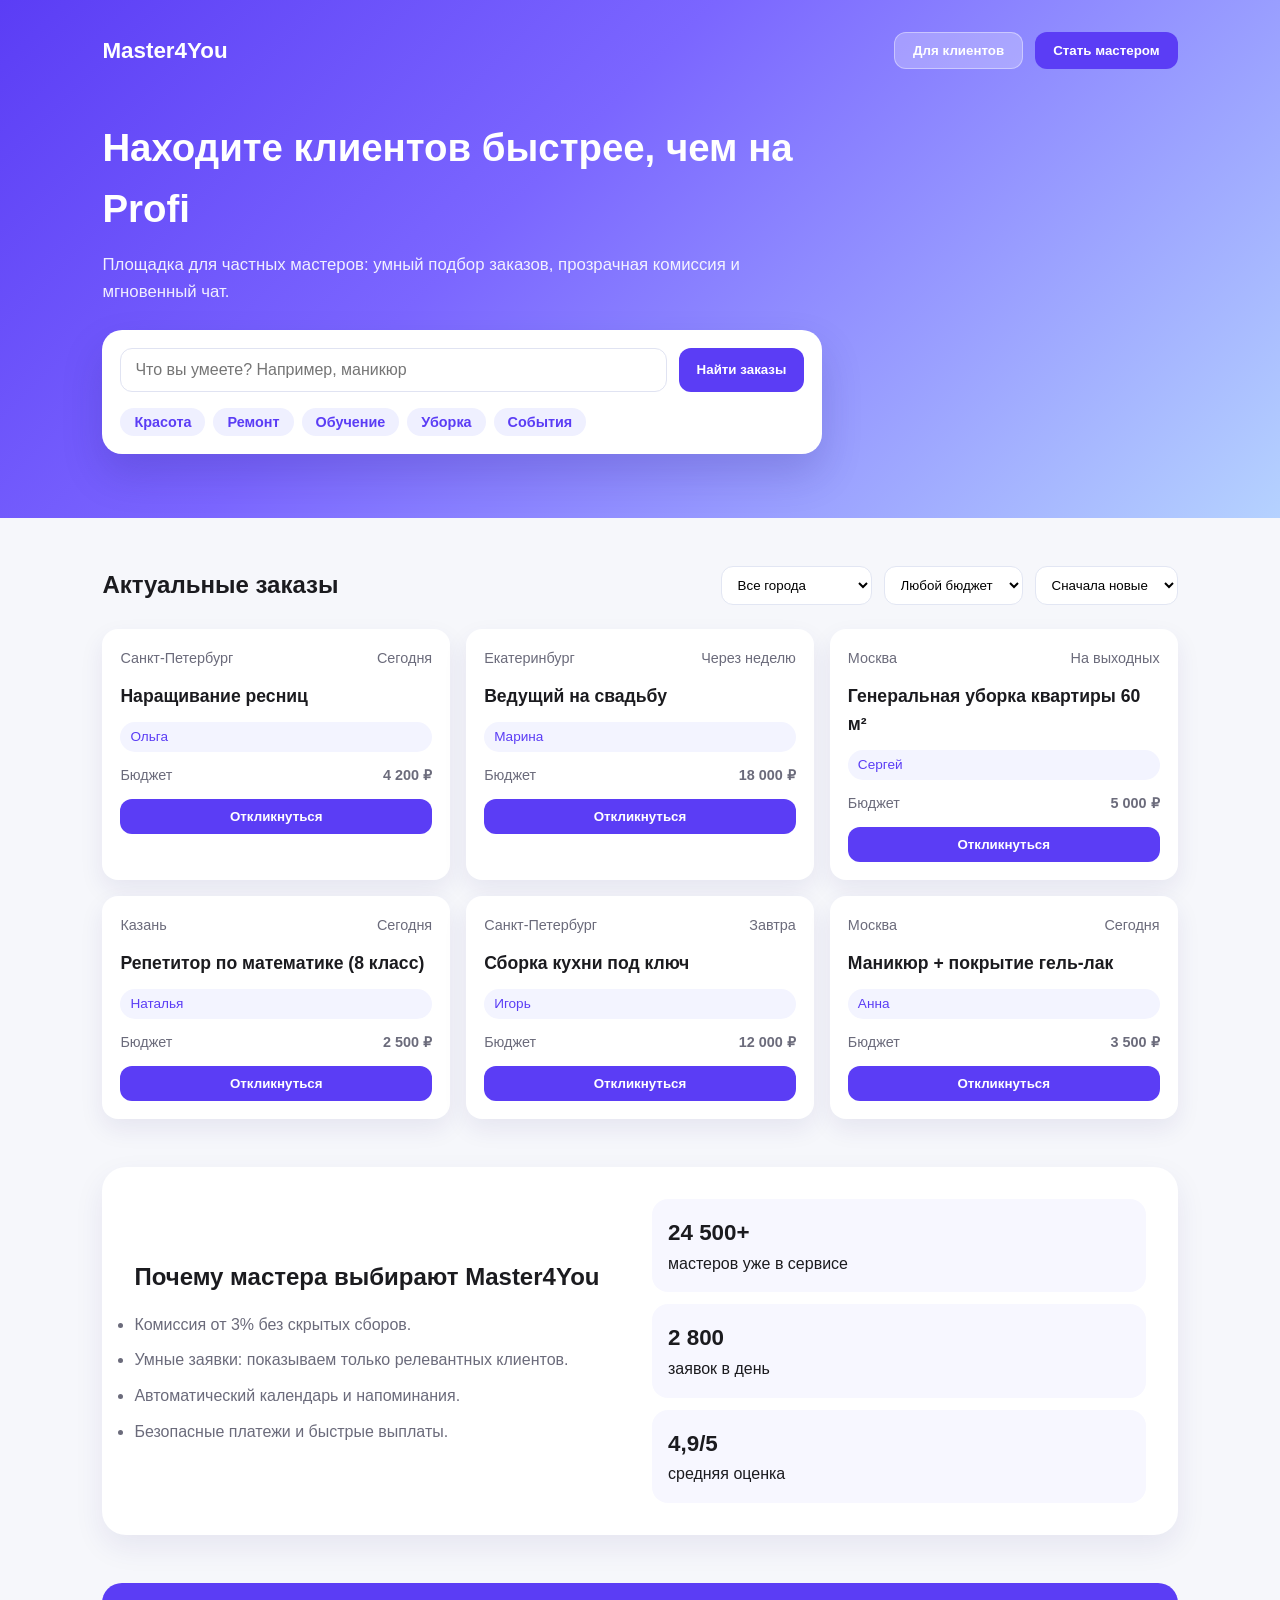
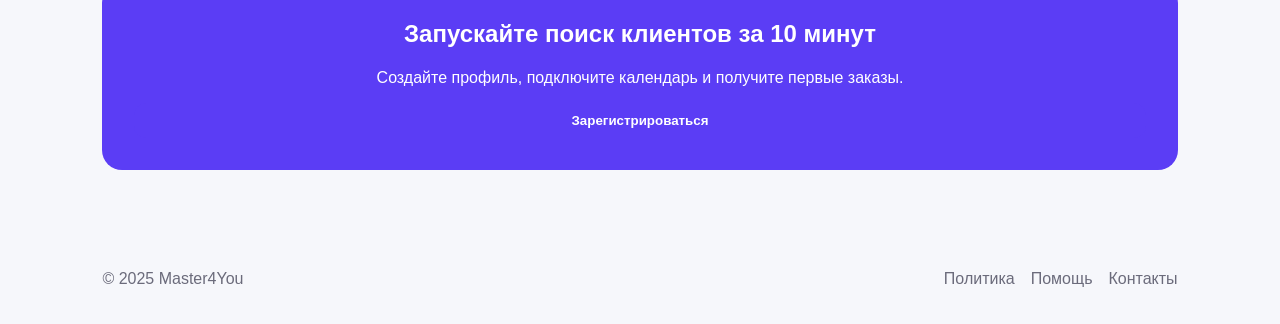
==== index.html @ bee519e5 "Add landing page prototype for мастера service" ====
<!DOCTYPE html>
<html lang="ru">
  <head>
    <meta charset="UTF-8" />
    <meta name="viewport" content="width=device-width, initial-scale=1" />
    <title>Master4You — поиск клиентов для мастеров</title>
    <link rel="stylesheet" href="styles.css" />
  </head>
  <body>
    <header class="hero">
      <nav class="nav">
        <div class="logo">Master4You</div>
        <div class="nav-actions">
          <button class="ghost">Для клиентов</button>
          <button class="primary">Стать мастером</button>
        </div>
      </nav>
      <div class="hero-content">
        <h1>Находите клиентов быстрее, чем на Profi</h1>
        <p>
          Площадка для частных мастеров: умный подбор заказов, прозрачная комиссия и
          мгновенный чат.
        </p>
        <div class="hero-search">
          <div class="input-group">
            <input id="searchInput" type="text" placeholder="Что вы умеете? Например, маникюр" />
            <button id="searchButton" class="primary">Найти заказы</button>
          </div>
          <div class="chips">
            <button class="chip" data-category="beauty">Красота</button>
            <button class="chip" data-category="repair">Ремонт</button>
            <button class="chip" data-category="tutoring">Обучение</button>
            <button class="chip" data-category="cleaning">Уборка</button>
            <button class="chip" data-category="events">События</button>
          </div>
        </div>
      </div>
    </header>

    <main>
      <section class="section">
        <div class="section-header">
          <h2>Актуальные заказы</h2>
          <div class="filters">
            <select id="cityFilter">
              <option value="">Все города</option>
              <option value="Москва">Москва</option>
              <option value="Санкт-Петербург">Санкт-Петербург</option>
              <option value="Казань">Казань</option>
              <option value="Екатеринбург">Екатеринбург</option>
            </select>
            <select id="budgetFilter">
              <option value="">Любой бюджет</option>
              <option value="0-3000">до 3 000 ₽</option>
              <option value="3000-7000">3 000–7 000 ₽</option>
              <option value="7000">от 7 000 ₽</option>
            </select>
            <select id="sortFilter">
              <option value="new">Сначала новые</option>
              <option value="budget">По бюджету</option>
            </select>
          </div>
        </div>
        <div id="orders" class="cards"></div>
      </section>

      <section class="section highlight">
        <div>
          <h2>Почему мастера выбирают Master4You</h2>
          <ul>
            <li>Комиссия от 3% без скрытых сборов.</li>
            <li>Умные заявки: показываем только релевантных клиентов.</li>
            <li>Автоматический календарь и напоминания.</li>
            <li>Безопасные платежи и быстрые выплаты.</li>
          </ul>
        </div>
        <div class="stats">
          <div>
            <strong>24 500+</strong>
            <span>мастеров уже в сервисе</span>
          </div>
          <div>
            <strong>2 800</strong>
            <span>заявок в день</span>
          </div>
          <div>
            <strong>4,9/5</strong>
            <span>средняя оценка</span>
          </div>
        </div>
      </section>

      <section class="section" id="cta">
        <div class="cta-card">
          <h2>Запускайте поиск клиентов за 10 минут</h2>
          <p>Создайте профиль, подключите календарь и получите первые заказы.</p>
          <button class="primary">Зарегистрироваться</button>
        </div>
      </section>
    </main>

    <footer>
      <span>© 2025 Master4You</span>
      <div class="footer-links">
        <a href="#">Политика</a>
        <a href="#">Помощь</a>
        <a href="#">Контакты</a>
      </div>
    </footer>

    <script src="app.js"></script>
  </body>
</html>
---- styles.css ----
:root {
  color-scheme: light;
  font-family: "Inter", "Segoe UI", sans-serif;
  --primary: #5b3df5;
  --primary-dark: #462bd1;
  --bg: #f6f7fb;
  --text: #1b1b1f;
  --muted: #6b6b7b;
  --card: #ffffff;
}

* {
  box-sizing: border-box;
  margin: 0;
  padding: 0;
}

body {
  background: var(--bg);
  color: var(--text);
  line-height: 1.6;
}

.hero {
  background: linear-gradient(135deg, #5b3df5 0%, #7b66ff 40%, #b5d2ff 100%);
  color: #fff;
  padding: 32px 8vw 64px;
}

.nav {
  display: flex;
  justify-content: space-between;
  align-items: center;
  margin-bottom: 48px;
}

.logo {
  font-weight: 700;
  font-size: 1.4rem;
}

.nav-actions {
  display: flex;
  gap: 12px;
}

button {
  border: none;
  border-radius: 12px;
  padding: 10px 18px;
  font-weight: 600;
  cursor: pointer;
  transition: transform 0.2s ease, background 0.2s ease;
}

button:hover {
  transform: translateY(-1px);
}

button.primary {
  background: var(--primary);
  color: #fff;
}

button.primary:hover {
  background: var(--primary-dark);
}

button.ghost {
  background: rgba(255, 255, 255, 0.25);
  color: #fff;
  border: 1px solid rgba(255, 255, 255, 0.4);
}

.hero-content {
  max-width: 720px;
}

.hero-content h1 {
  font-size: clamp(2rem, 3vw, 3.4rem);
  margin-bottom: 12px;
}

.hero-content p {
  font-size: 1.05rem;
  margin-bottom: 24px;
  color: rgba(255, 255, 255, 0.9);
}

.hero-search {
  background: #fff;
  border-radius: 20px;
  padding: 18px;
  color: var(--text);
  box-shadow: 0 20px 40px rgba(36, 25, 114, 0.18);
}

.input-group {
  display: flex;
  gap: 12px;
  margin-bottom: 16px;
}

input {
  flex: 1;
  border-radius: 12px;
  border: 1px solid #e0e3f2;
  padding: 12px 14px;
  font-size: 1rem;
}

.chips {
  display: flex;
  flex-wrap: wrap;
  gap: 8px;
}

.chip {
  background: #eff0ff;
  color: var(--primary);
  border-radius: 999px;
  padding: 6px 14px;
  font-size: 0.9rem;
  border: none;
}

.chip.active {
  background: var(--primary);
  color: #fff;
}

main {
  padding: 48px 8vw 24px;
}

.section {
  margin-bottom: 48px;
}

.section-header {
  display: flex;
  flex-wrap: wrap;
  align-items: center;
  justify-content: space-between;
  gap: 16px;
  margin-bottom: 24px;
}

.filters {
  display: flex;
  gap: 12px;
}

select {
  border: 1px solid #e2e6f3;
  border-radius: 12px;
  padding: 10px 12px;
  background: #fff;
}

.cards {
  display: grid;
  grid-template-columns: repeat(auto-fit, minmax(260px, 1fr));
  gap: 16px;
}

.card {
  background: var(--card);
  padding: 18px;
  border-radius: 16px;
  box-shadow: 0 10px 24px rgba(36, 25, 114, 0.08);
  display: flex;
  flex-direction: column;
  gap: 12px;
}

.card .meta {
  display: flex;
  justify-content: space-between;
  color: var(--muted);
  font-size: 0.9rem;
}

.card h3 {
  font-size: 1.1rem;
}

.tag {
  display: inline-flex;
  align-items: center;
  gap: 6px;
  background: #f3f4ff;
  color: var(--primary);
  padding: 4px 10px;
  border-radius: 999px;
  font-size: 0.85rem;
}

.highlight {
  background: #fff;
  padding: 32px;
  border-radius: 24px;
  display: grid;
  grid-template-columns: repeat(auto-fit, minmax(240px, 1fr));
  gap: 24px;
  align-items: center;
  box-shadow: 0 12px 30px rgba(36, 25, 114, 0.08);
}

.highlight ul {
  margin-top: 16px;
  display: grid;
  gap: 10px;
  color: var(--muted);
}

.stats {
  display: grid;
  gap: 12px;
}

.stats div {
  background: #f7f7ff;
  border-radius: 16px;
  padding: 16px;
}

.stats strong {
  font-size: 1.4rem;
  display: block;
}

.cta-card {
  background: var(--primary);
  color: #fff;
  padding: 32px;
  border-radius: 20px;
  text-align: center;
  display: grid;
  gap: 12px;
}

footer {
  display: flex;
  justify-content: space-between;
  padding: 24px 8vw 32px;
  color: var(--muted);
}

.footer-links {
  display: flex;
  gap: 16px;
}

.footer-links a {
  color: inherit;
  text-decoration: none;
}

@media (max-width: 720px) {
  .nav-actions {
    flex-direction: column;
  }

  .input-group {
    flex-direction: column;
  }

  .filters {
    flex-direction: column;
    width: 100%;
  }

  footer {
    flex-direction: column;
    gap: 12px;
  }
}
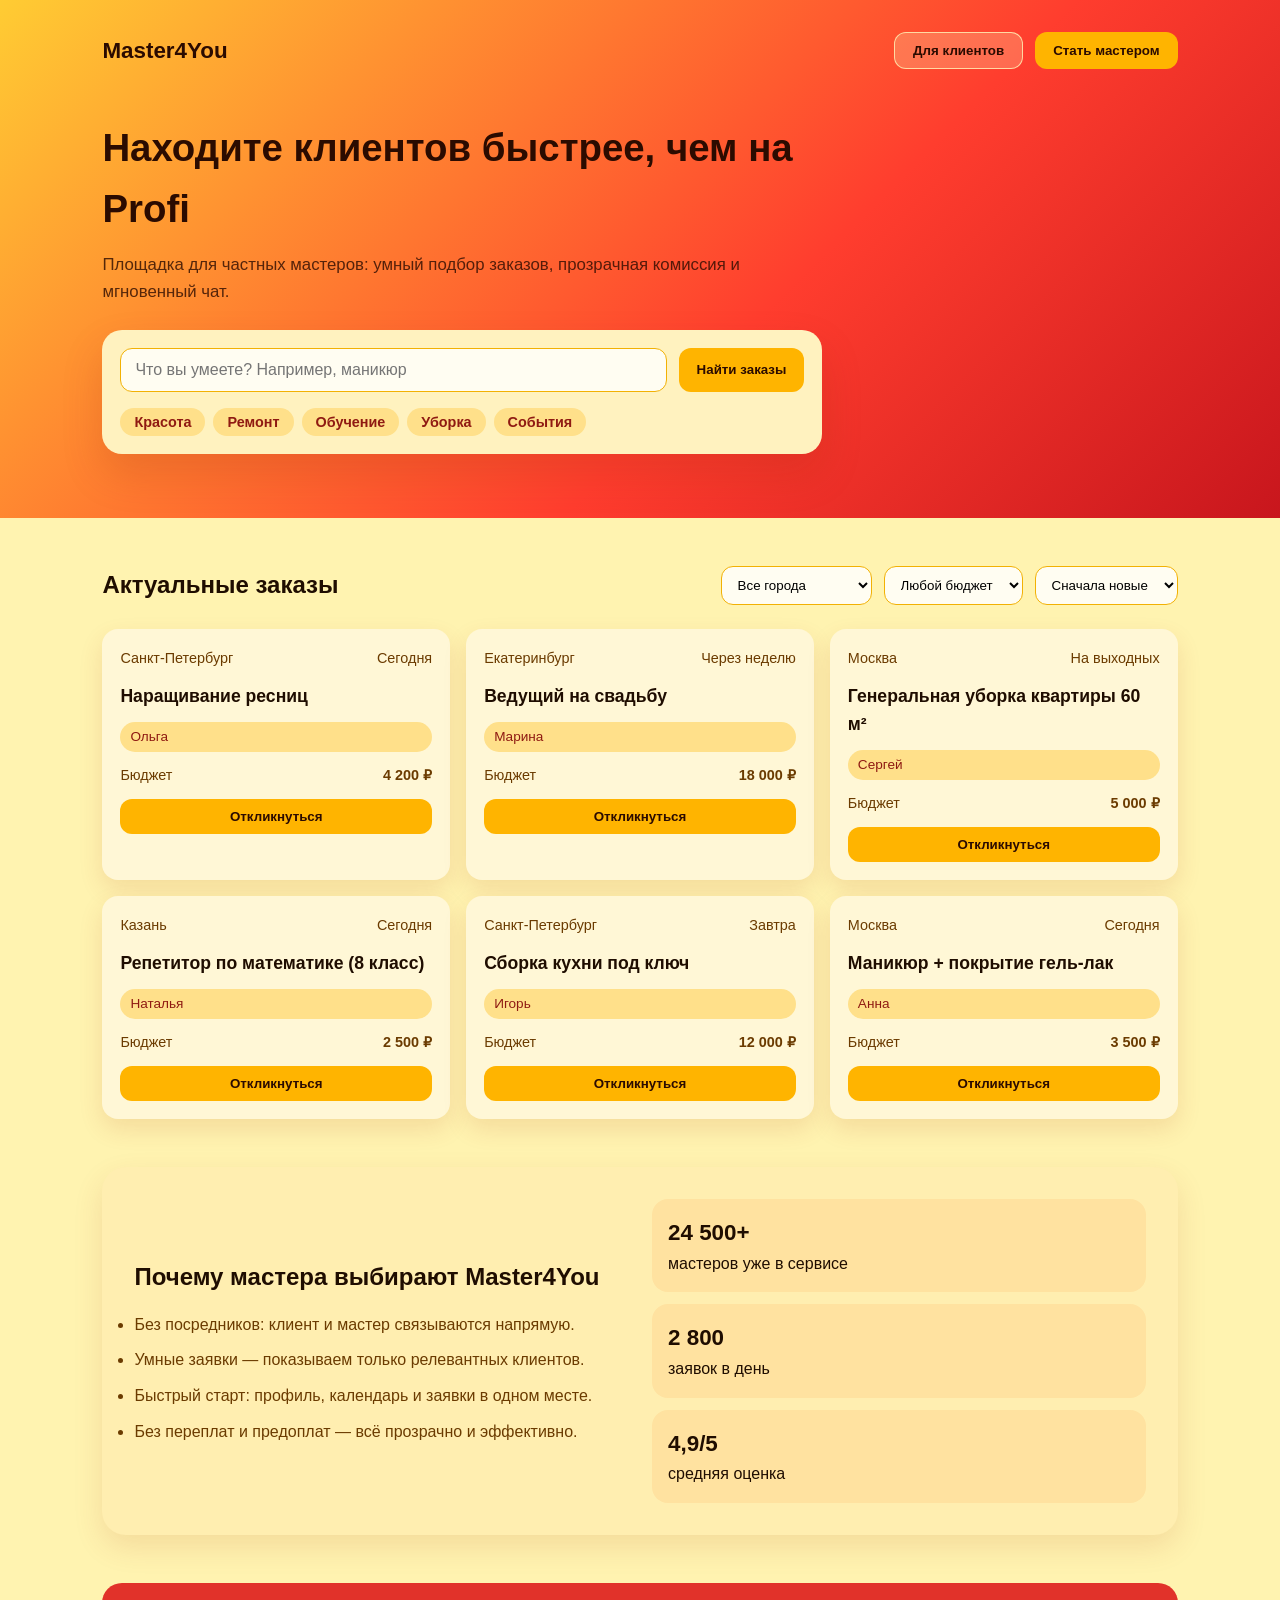
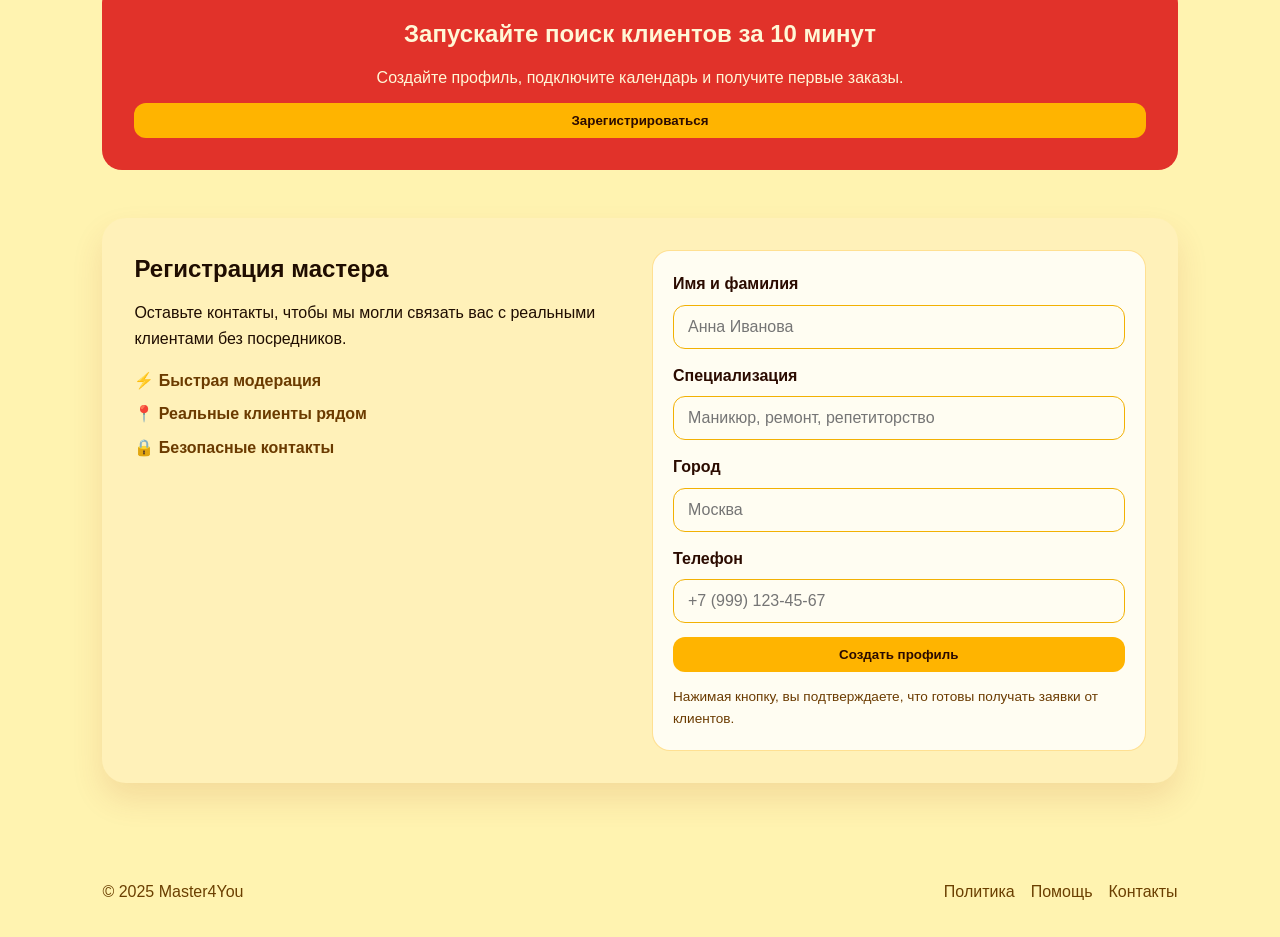
==== commit b6d463df: "Add registration section and update messaging" ====
--- a/index.html
+++ b/index.html
@@ -68,10 +68,10 @@
         <div>
           <h2>Почему мастера выбирают Master4You</h2>
           <ul>
-            <li>Комиссия от 3% без скрытых сборов.</li>
-            <li>Умные заявки: показываем только релевантных клиентов.</li>
-            <li>Автоматический календарь и напоминания.</li>
-            <li>Безопасные платежи и быстрые выплаты.</li>
+            <li>Без посредников: клиент и мастер связываются напрямую.</li>
+            <li>Умные заявки — показываем только релевантных клиентов.</li>
+            <li>Быстрый старт: профиль, календарь и заявки в одном месте.</li>
+            <li>Без переплат и предоплат — всё прозрачно и эффективно.</li>
           </ul>
         </div>
         <div class="stats">
@@ -97,6 +97,45 @@
           <button class="primary">Зарегистрироваться</button>
         </div>
       </section>
+
+      <section class="section" id="registration">
+        <div class="registration-card">
+          <div>
+            <h2>Регистрация мастера</h2>
+            <p>
+              Оставьте контакты, чтобы мы могли связать вас с реальными клиентами без
+              посредников.
+            </p>
+            <div class="registration-benefits">
+              <span>⚡ Быстрая модерация</span>
+              <span>📍 Реальные клиенты рядом</span>
+              <span>🔒 Безопасные контакты</span>
+            </div>
+          </div>
+          <form class="registration-form">
+            <label>
+              Имя и фамилия
+              <input type="text" placeholder="Анна Иванова" required />
+            </label>
+            <label>
+              Специализация
+              <input type="text" placeholder="Маникюр, ремонт, репетиторство" required />
+            </label>
+            <label>
+              Город
+              <input type="text" placeholder="Москва" required />
+            </label>
+            <label>
+              Телефон
+              <input type="tel" placeholder="+7 (999) 123-45-67" required />
+            </label>
+            <button class="primary" type="submit">Создать профиль</button>
+            <span class="form-hint">
+              Нажимая кнопку, вы подтверждаете, что готовы получать заявки от клиентов.
+            </span>
+          </form>
+        </div>
+      </section>
     </main>
 
     <footer>
--- a/styles.css
+++ b/styles.css
@@ -1,12 +1,13 @@
 :root {
   color-scheme: light;
   font-family: "Inter", "Segoe UI", sans-serif;
-  --primary: #5b3df5;
-  --primary-dark: #462bd1;
-  --bg: #f6f7fb;
-  --text: #1b1b1f;
-  --muted: #6b6b7b;
-  --card: #ffffff;
+  --primary: #ffb400;
+  --primary-dark: #e1322a;
+  --accent: #ff3d2e;
+  --bg: #fff3b0;
+  --text: #1f0d00;
+  --muted: #6b3b00;
+  --card: #fff7d6;
 }
 
 * {
@@ -22,8 +23,8 @@
 }
 
 .hero {
-  background: linear-gradient(135deg, #5b3df5 0%, #7b66ff 40%, #b5d2ff 100%);
-  color: #fff;
+  background: linear-gradient(135deg, #ffcc33 0%, #ff3d2e 60%, #c8161d 100%);
+  color: #2b0b00;
   padding: 32px 8vw 64px;
 }
 
@@ -59,17 +60,18 @@
 
 button.primary {
   background: var(--primary);
-  color: #fff;
+  color: #2b0b00;
 }
 
 button.primary:hover {
   background: var(--primary-dark);
+  color: #fff;
 }
 
 button.ghost {
-  background: rgba(255, 255, 255, 0.25);
-  color: #fff;
-  border: 1px solid rgba(255, 255, 255, 0.4);
+  background: rgba(255, 244, 184, 0.25);
+  color: #2b0b00;
+  border: 1px solid rgba(255, 244, 184, 0.8);
 }
 
 .hero-content {
@@ -84,15 +86,15 @@
 .hero-content p {
   font-size: 1.05rem;
   margin-bottom: 24px;
-  color: rgba(255, 255, 255, 0.9);
+  color: rgba(43, 11, 0, 0.8);
 }
 
 .hero-search {
-  background: #fff;
+  background: #fff2bf;
   border-radius: 20px;
   padding: 18px;
   color: var(--text);
-  box-shadow: 0 20px 40px rgba(36, 25, 114, 0.18);
+  box-shadow: 0 20px 40px rgba(150, 45, 10, 0.18);
 }
 
 .input-group {
@@ -104,9 +106,10 @@
 input {
   flex: 1;
   border-radius: 12px;
-  border: 1px solid #e0e3f2;
+  border: 1px solid #f2b104;
   padding: 12px 14px;
   font-size: 1rem;
+  background: #fffdf2;
 }
 
 .chips {
@@ -116,8 +119,8 @@
 }
 
 .chip {
-  background: #eff0ff;
-  color: var(--primary);
+  background: #ffe08a;
+  color: #8f1a12;
   border-radius: 999px;
   padding: 6px 14px;
   font-size: 0.9rem;
@@ -125,8 +128,8 @@
 }
 
 .chip.active {
-  background: var(--primary);
-  color: #fff;
+  background: var(--accent);
+  color: #fff7d6;
 }
 
 main {
@@ -152,10 +155,10 @@
 }
 
 select {
-  border: 1px solid #e2e6f3;
+  border: 1px solid #f2b104;
   border-radius: 12px;
   padding: 10px 12px;
-  background: #fff;
+  background: #fffdf2;
 }
 
 .cards {
@@ -168,7 +171,7 @@
   background: var(--card);
   padding: 18px;
   border-radius: 16px;
-  box-shadow: 0 10px 24px rgba(36, 25, 114, 0.08);
+  box-shadow: 0 10px 24px rgba(164, 52, 12, 0.12);
   display: flex;
   flex-direction: column;
   gap: 12px;
@@ -189,22 +192,22 @@
   display: inline-flex;
   align-items: center;
   gap: 6px;
-  background: #f3f4ff;
-  color: var(--primary);
+  background: #ffe08a;
+  color: #8f1a12;
   padding: 4px 10px;
   border-radius: 999px;
   font-size: 0.85rem;
 }
 
 .highlight {
-  background: #fff;
+  background: #ffeeb0;
   padding: 32px;
   border-radius: 24px;
   display: grid;
   grid-template-columns: repeat(auto-fit, minmax(240px, 1fr));
   gap: 24px;
   align-items: center;
-  box-shadow: 0 12px 30px rgba(36, 25, 114, 0.08);
+  box-shadow: 0 12px 30px rgba(164, 52, 12, 0.12);
 }
 
 .highlight ul {
@@ -220,7 +223,7 @@
 }
 
 .stats div {
-  background: #f7f7ff;
+  background: #ffe2a0;
   border-radius: 16px;
   padding: 16px;
 }
@@ -231,8 +234,8 @@
 }
 
 .cta-card {
-  background: var(--primary);
-  color: #fff;
+  background: #e1322a;
+  color: #fff7d6;
   padding: 32px;
   border-radius: 20px;
   text-align: center;
@@ -240,11 +243,59 @@
   gap: 12px;
 }
 
+.registration-card {
+  background: #fff1b9;
+  border-radius: 24px;
+  padding: 32px;
+  display: grid;
+  grid-template-columns: repeat(auto-fit, minmax(260px, 1fr));
+  gap: 24px;
+  align-items: start;
+  box-shadow: 0 16px 32px rgba(164, 52, 12, 0.12);
+}
+
+.registration-card h2 {
+  margin-bottom: 12px;
+}
+
+.registration-benefits {
+  display: grid;
+  gap: 8px;
+  margin-top: 16px;
+  color: #6b3b00;
+  font-weight: 600;
+}
+
+.registration-form {
+  display: grid;
+  gap: 14px;
+  background: #fffdf2;
+  border-radius: 18px;
+  padding: 20px;
+  border: 1px solid rgba(255, 180, 0, 0.4);
+}
+
+.registration-form label {
+  display: grid;
+  gap: 8px;
+  font-weight: 600;
+  color: #2b0b00;
+}
+
+.registration-form input {
+  width: 100%;
+}
+
+.form-hint {
+  font-size: 0.85rem;
+  color: var(--muted);
+}
+
 footer {
   display: flex;
   justify-content: space-between;
   padding: 24px 8vw 32px;
-  color: var(--muted);
+  color: #6b3f00;
 }
 
 .footer-links {
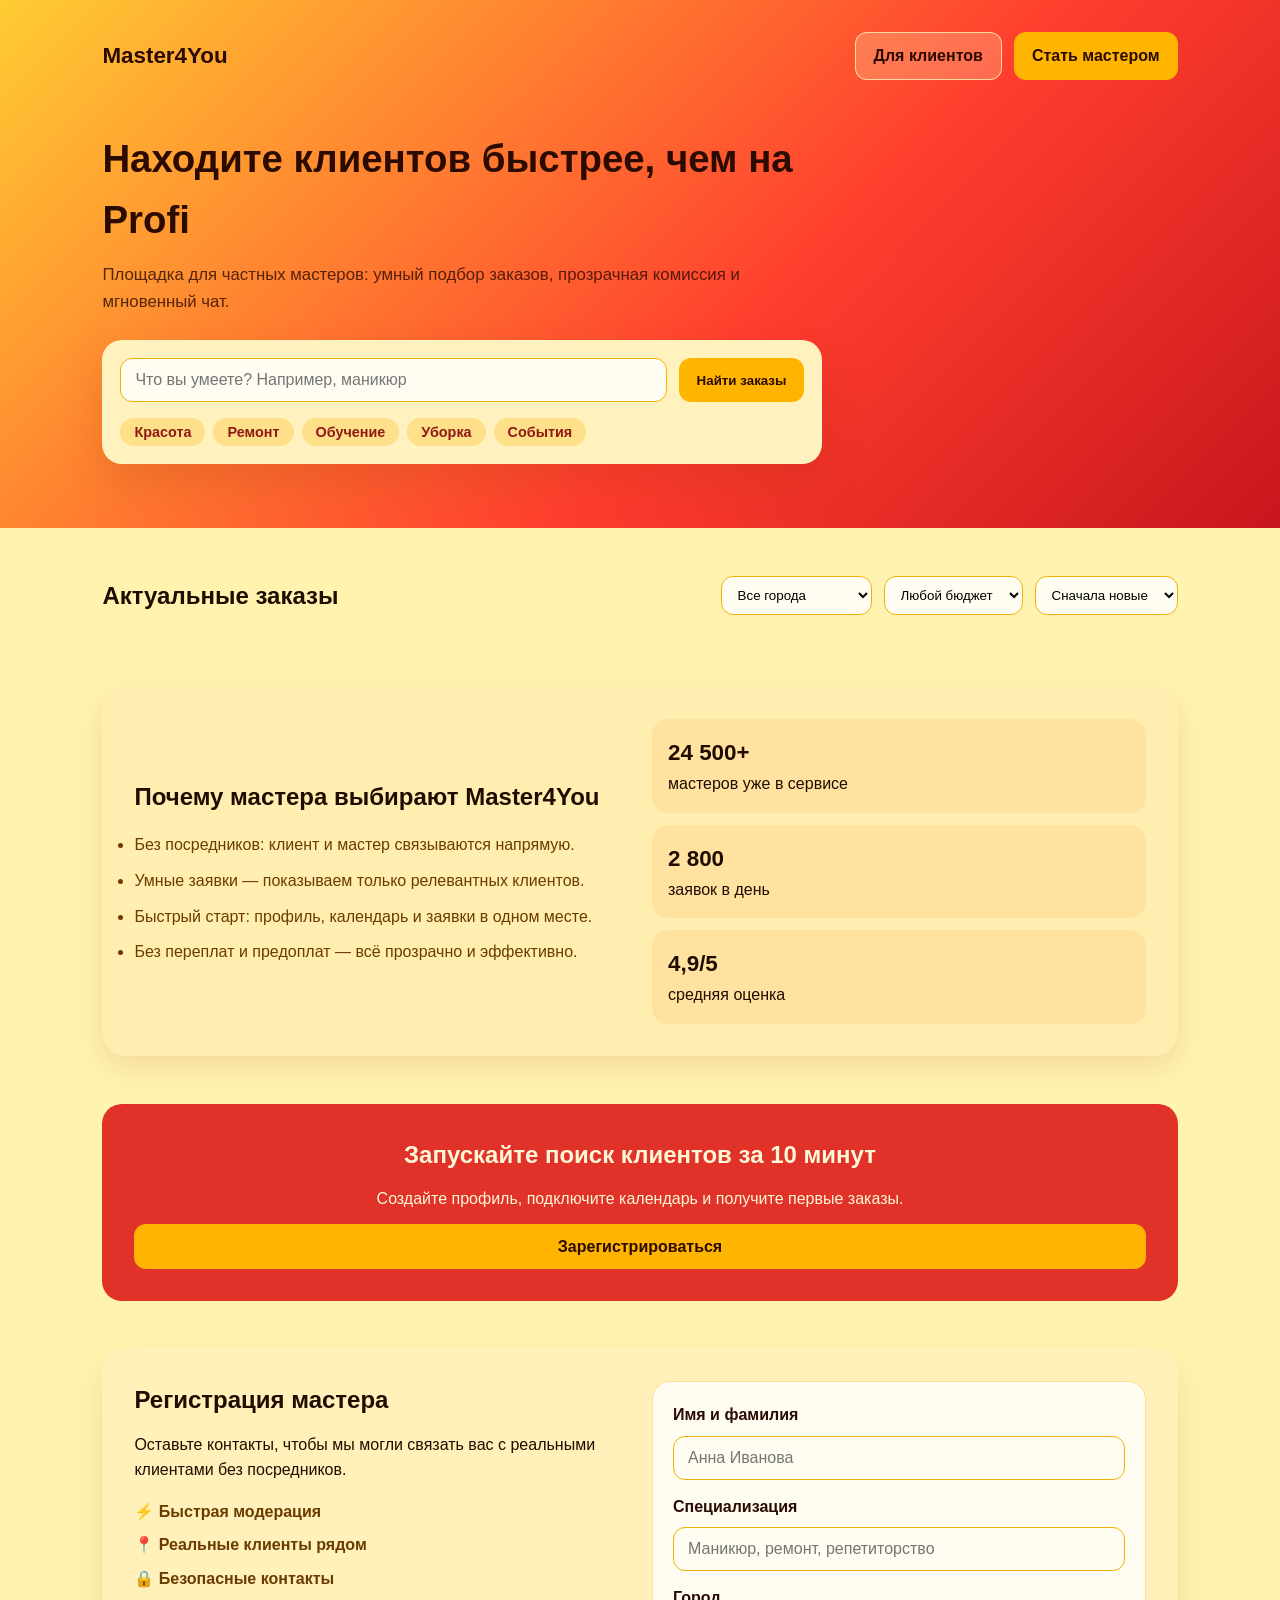
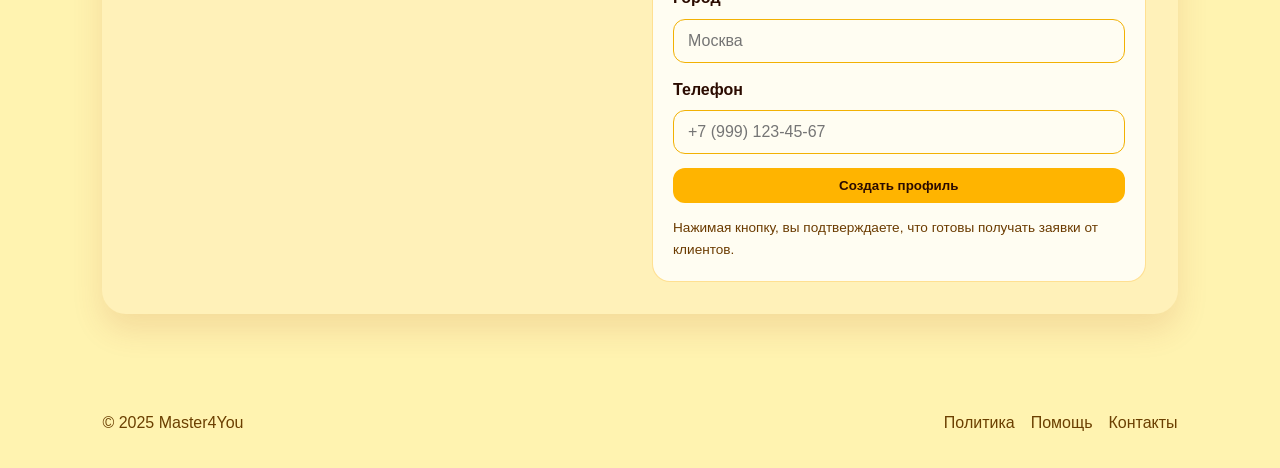
==== commit 79e96660: "Add client and master pages with local registration" ====
--- a/index.html
+++ b/index.html
@@ -11,8 +11,8 @@
       <nav class="nav">
         <div class="logo">Master4You</div>
         <div class="nav-actions">
-          <button class="ghost">Для клиентов</button>
-          <button class="primary">Стать мастером</button>
+          <a class="ghost button-link" href="client.html">Для клиентов</a>
+          <a class="primary button-link" href="master.html">Стать мастером</a>
         </div>
       </nav>
       <div class="hero-content">
@@ -94,7 +94,7 @@
         <div class="cta-card">
           <h2>Запускайте поиск клиентов за 10 минут</h2>
           <p>Создайте профиль, подключите календарь и получите первые заказы.</p>
-          <button class="primary">Зарегистрироваться</button>
+          <a class="primary button-link" href="master.html">Зарегистрироваться</a>
         </div>
       </section>
 
@@ -112,25 +112,30 @@
               <span>🔒 Безопасные контакты</span>
             </div>
           </div>
-          <form class="registration-form">
+          <form class="registration-form" id="landingRegistrationForm">
             <label>
               Имя и фамилия
-              <input type="text" placeholder="Анна Иванова" required />
+              <input id="landingName" type="text" placeholder="Анна Иванова" required />
             </label>
             <label>
               Специализация
-              <input type="text" placeholder="Маникюр, ремонт, репетиторство" required />
+              <input
+                id="landingSpecialty"
+                type="text"
+                placeholder="Маникюр, ремонт, репетиторство"
+                required
+              />
             </label>
             <label>
               Город
-              <input type="text" placeholder="Москва" required />
+              <input id="landingCity" type="text" placeholder="Москва" required />
             </label>
             <label>
               Телефон
-              <input type="tel" placeholder="+7 (999) 123-45-67" required />
+              <input id="landingContact" type="tel" placeholder="+7 (999) 123-45-67" required />
             </label>
             <button class="primary" type="submit">Создать профиль</button>
-            <span class="form-hint">
+            <span class="form-hint" id="landingRegistrationHint">
               Нажимая кнопку, вы подтверждаете, что готовы получать заявки от клиентов.
             </span>
           </form>
@@ -147,6 +152,7 @@
       </div>
     </footer>
 
+    <script src="shared.js"></script>
     <script src="app.js"></script>
   </body>
 </html>
--- a/styles.css
+++ b/styles.css
@@ -28,6 +28,10 @@
   padding: 32px 8vw 64px;
 }
 
+.hero.compact {
+  padding-bottom: 40px;
+}
+
 .nav {
   display: flex;
   justify-content: space-between;
@@ -74,6 +78,39 @@
   border: 1px solid rgba(255, 244, 184, 0.8);
 }
 
+.button-link {
+  display: inline-flex;
+  align-items: center;
+  justify-content: center;
+  text-decoration: none;
+  border: none;
+  border-radius: 12px;
+  padding: 10px 18px;
+  font-weight: 600;
+  cursor: pointer;
+  transition: transform 0.2s ease, background 0.2s ease;
+}
+
+.button-link:hover {
+  transform: translateY(-1px);
+}
+
+a.button-link.primary {
+  background: var(--primary);
+  color: #2b0b00;
+}
+
+a.button-link.primary:hover {
+  background: var(--primary-dark);
+  color: #fff;
+}
+
+a.button-link.ghost {
+  background: rgba(255, 244, 184, 0.25);
+  color: #2b0b00;
+  border: 1px solid rgba(255, 244, 184, 0.8);
+}
+
 .hero-content {
   max-width: 720px;
 }
@@ -175,6 +212,11 @@
   display: flex;
   flex-direction: column;
   gap: 12px;
+}
+
+.card.empty {
+  text-align: center;
+  color: var(--muted);
 }
 
 .card .meta {
@@ -291,6 +333,53 @@
   color: var(--muted);
 }
 
+.form-layout {
+  display: grid;
+  grid-template-columns: repeat(auto-fit, minmax(280px, 1fr));
+  gap: 24px;
+}
+
+.form-card {
+  display: grid;
+  gap: 14px;
+  background: #fffdf2;
+  border-radius: 18px;
+  padding: 24px;
+  border: 1px solid rgba(255, 180, 0, 0.4);
+}
+
+.form-card label {
+  display: grid;
+  gap: 8px;
+  font-weight: 600;
+  color: #2b0b00;
+}
+
+.info-card {
+  background: #fff1b9;
+  border-radius: 18px;
+  padding: 24px;
+  box-shadow: 0 12px 26px rgba(164, 52, 12, 0.12);
+  display: grid;
+  gap: 16px;
+}
+
+.info-card ul {
+  display: grid;
+  gap: 10px;
+  color: var(--muted);
+  margin-left: 18px;
+}
+
+.info-highlight {
+  background: #ffe2a0;
+  border-radius: 14px;
+  padding: 14px;
+  color: #2b0b00;
+  display: grid;
+  gap: 4px;
+}
+
 footer {
   display: flex;
   justify-content: space-between;
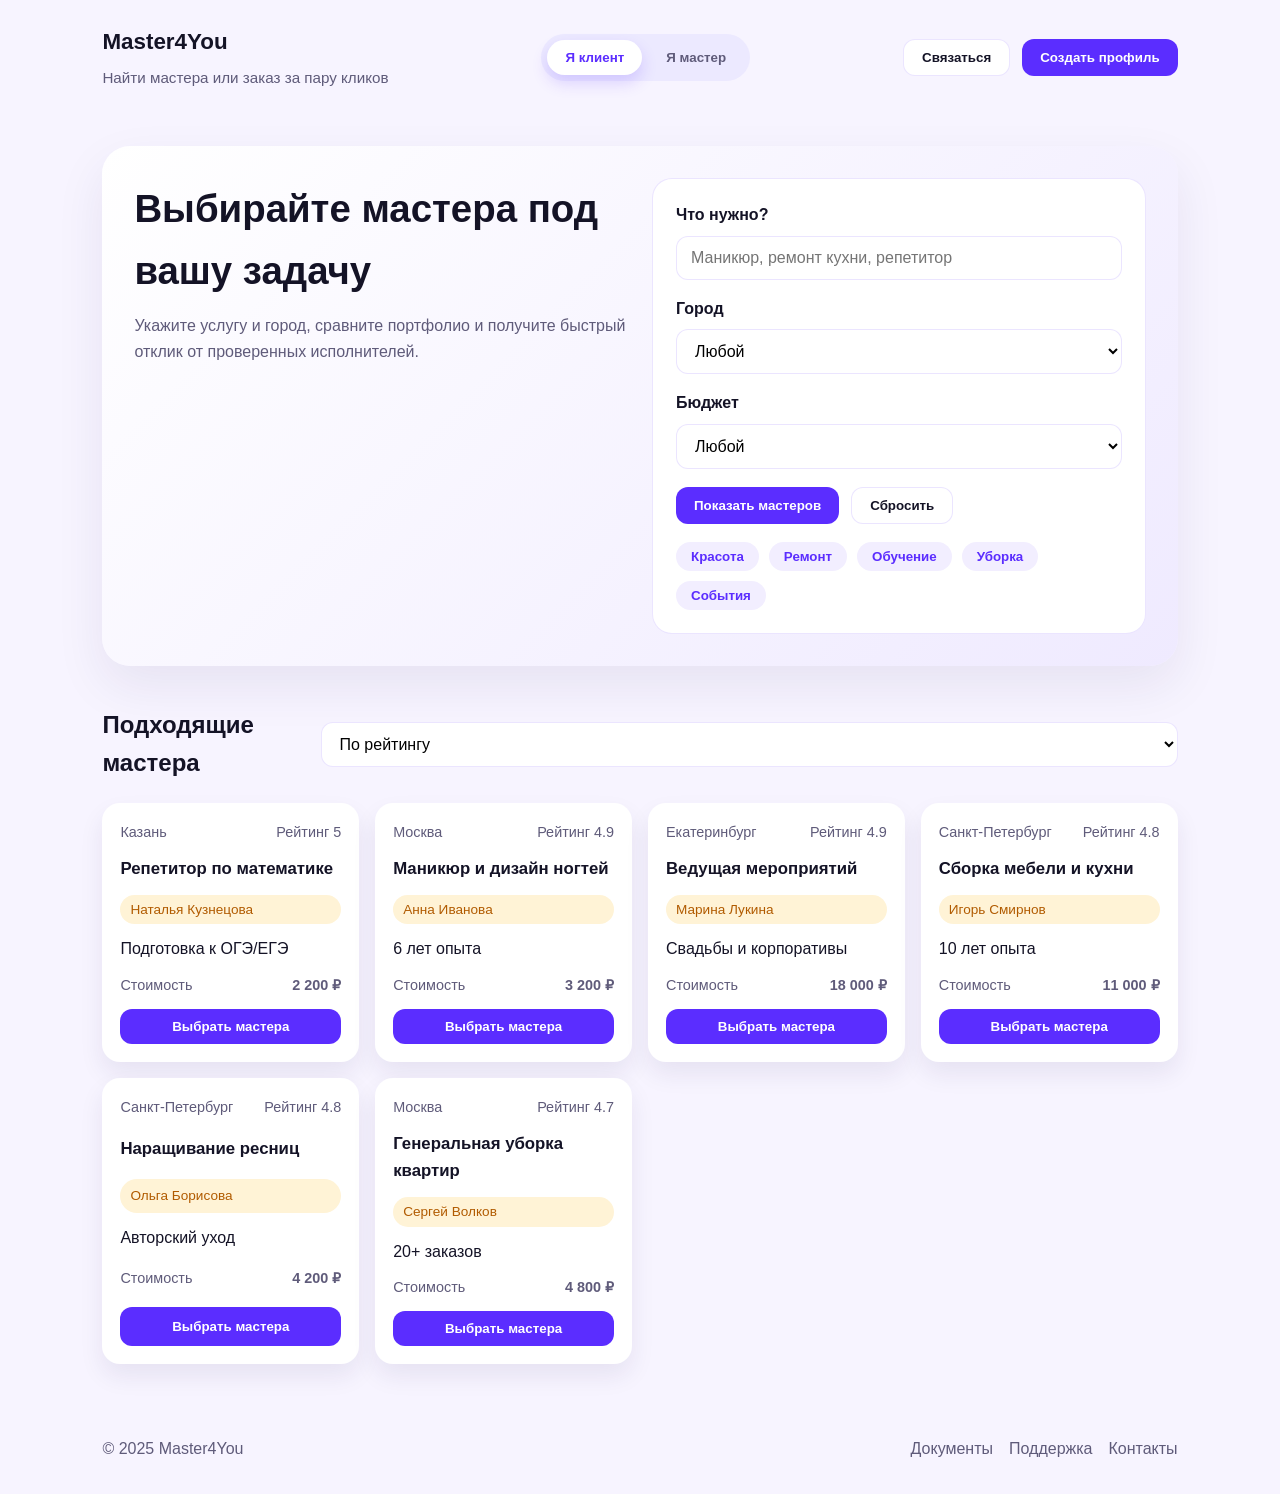
==== commit b860e314: "Rebuild site layout and client flow" ====
--- a/index.html
+++ b/index.html
@@ -3,156 +3,180 @@
   <head>
     <meta charset="UTF-8" />
     <meta name="viewport" content="width=device-width, initial-scale=1" />
-    <title>Master4You — поиск клиентов для мастеров</title>
+    <title>Master4You — сервис для клиентов и мастеров</title>
     <link rel="stylesheet" href="styles.css" />
   </head>
   <body>
-    <header class="hero">
-      <nav class="nav">
-        <div class="logo">Master4You</div>
-        <div class="nav-actions">
-          <a class="ghost button-link" href="client.html">Для клиентов</a>
-          <a class="primary button-link" href="master.html">Стать мастером</a>
-        </div>
+    <header class="site-header">
+      <div class="brand">
+        <span class="logo">Master4You</span>
+        <span class="tagline">Найти мастера или заказ за пару кликов</span>
+      </div>
+      <nav class="nav-tabs">
+        <button class="tab active" id="tabClient" type="button">Я клиент</button>
+        <button class="tab" id="tabMaster" type="button">Я мастер</button>
       </nav>
-      <div class="hero-content">
-        <h1>Находите клиентов быстрее, чем на Profi</h1>
-        <p>
-          Площадка для частных мастеров: умный подбор заказов, прозрачная комиссия и
-          мгновенный чат.
-        </p>
-        <div class="hero-search">
-          <div class="input-group">
-            <input id="searchInput" type="text" placeholder="Что вы умеете? Например, маникюр" />
-            <button id="searchButton" class="primary">Найти заказы</button>
-          </div>
-          <div class="chips">
-            <button class="chip" data-category="beauty">Красота</button>
-            <button class="chip" data-category="repair">Ремонт</button>
-            <button class="chip" data-category="tutoring">Обучение</button>
-            <button class="chip" data-category="cleaning">Уборка</button>
-            <button class="chip" data-category="events">События</button>
-          </div>
-        </div>
+      <div class="cta-group">
+        <button class="ghost" type="button">Связаться</button>
+        <button class="primary" type="button">Создать профиль</button>
       </div>
     </header>
 
     <main>
-      <section class="section">
-        <div class="section-header">
-          <h2>Актуальные заказы</h2>
-          <div class="filters">
-            <select id="cityFilter">
-              <option value="">Все города</option>
-              <option value="Москва">Москва</option>
-              <option value="Санкт-Петербург">Санкт-Петербург</option>
-              <option value="Казань">Казань</option>
-              <option value="Екатеринбург">Екатеринбург</option>
-            </select>
-            <select id="budgetFilter">
-              <option value="">Любой бюджет</option>
-              <option value="0-3000">до 3 000 ₽</option>
-              <option value="3000-7000">3 000–7 000 ₽</option>
-              <option value="7000">от 7 000 ₽</option>
-            </select>
+      <section class="page active" id="pageClient">
+        <section class="hero">
+          <div>
+            <h1>Выбирайте мастера под вашу задачу</h1>
+            <p>
+              Укажите услугу и город, сравните портфолио и получите быстрый отклик от
+              проверенных исполнителей.
+            </p>
+          </div>
+          <div class="hero-card">
+            <div class="input-grid">
+              <label>
+                Что нужно?
+                <input
+                  id="searchInput"
+                  type="text"
+                  placeholder="Маникюр, ремонт кухни, репетитор"
+                />
+              </label>
+              <label>
+                Город
+                <select id="cityFilter">
+                  <option value="">Любой</option>
+                  <option value="Москва">Москва</option>
+                  <option value="Санкт-Петербург">Санкт-Петербург</option>
+                  <option value="Казань">Казань</option>
+                  <option value="Екатеринбург">Екатеринбург</option>
+                </select>
+              </label>
+              <label>
+                Бюджет
+                <select id="budgetFilter">
+                  <option value="">Любой</option>
+                  <option value="0-3000">до 3 000 ₽</option>
+                  <option value="3000-7000">3 000–7 000 ₽</option>
+                  <option value="7000">от 7 000 ₽</option>
+                </select>
+              </label>
+            </div>
+            <div class="hero-actions">
+              <button class="primary" id="searchButton" type="button">Показать мастеров</button>
+              <button class="ghost" id="clearButton" type="button">Сбросить</button>
+            </div>
+            <div class="chips">
+              <button class="chip" data-category="beauty" type="button">Красота</button>
+              <button class="chip" data-category="repair" type="button">Ремонт</button>
+              <button class="chip" data-category="tutoring" type="button">Обучение</button>
+              <button class="chip" data-category="cleaning" type="button">Уборка</button>
+              <button class="chip" data-category="events" type="button">События</button>
+            </div>
+          </div>
+        </section>
+
+        <section class="section">
+          <div class="section-header">
+            <h2>Подходящие мастера</h2>
             <select id="sortFilter">
+              <option value="rating">По рейтингу</option>
+              <option value="budget">По цене</option>
               <option value="new">Сначала новые</option>
-              <option value="budget">По бюджету</option>
             </select>
           </div>
-        </div>
-        <div id="orders" class="cards"></div>
+          <div id="orders" class="cards"></div>
+        </section>
       </section>
 
-      <section class="section highlight">
-        <div>
-          <h2>Почему мастера выбирают Master4You</h2>
-          <ul>
-            <li>Без посредников: клиент и мастер связываются напрямую.</li>
-            <li>Умные заявки — показываем только релевантных клиентов.</li>
-            <li>Быстрый старт: профиль, календарь и заявки в одном месте.</li>
-            <li>Без переплат и предоплат — всё прозрачно и эффективно.</li>
-          </ul>
-        </div>
-        <div class="stats">
+      <section class="page" id="pageMaster">
+        <section class="hero hero-master">
           <div>
-            <strong>24 500+</strong>
-            <span>мастеров уже в сервисе</span>
-          </div>
-          <div>
-            <strong>2 800</strong>
-            <span>заявок в день</span>
-          </div>
-          <div>
-            <strong>4,9/5</strong>
-            <span>средняя оценка</span>
-          </div>
-        </div>
-      </section>
-
-      <section class="section" id="cta">
-        <div class="cta-card">
-          <h2>Запускайте поиск клиентов за 10 минут</h2>
-          <p>Создайте профиль, подключите календарь и получите первые заказы.</p>
-          <a class="primary button-link" href="master.html">Зарегистрироваться</a>
-        </div>
-      </section>
-
-      <section class="section" id="registration">
-        <div class="registration-card">
-          <div>
-            <h2>Регистрация мастера</h2>
+            <h1>Получайте заказы каждый день</h1>
             <p>
-              Оставьте контакты, чтобы мы могли связать вас с реальными клиентами без
-              посредников.
+              Создайте профиль, покажите портфолио и принимайте заявки без посредников.
+              Всё управление — в одном кабинете.
             </p>
-            <div class="registration-benefits">
-              <span>⚡ Быстрая модерация</span>
-              <span>📍 Реальные клиенты рядом</span>
-              <span>🔒 Безопасные контакты</span>
+            <div class="hero-actions">
+              <button class="primary" type="button">Создать профиль</button>
+              <button class="ghost" type="button">Посмотреть тарифы</button>
             </div>
           </div>
-          <form class="registration-form" id="landingRegistrationForm">
+          <div class="hero-card">
+            <h3>Что вы получите</h3>
+            <ul class="feature-list">
+              <li>Персональная лента заказов по специализации.</li>
+              <li>Чат и уведомления о новых заявках.</li>
+              <li>Календарь и быстрые слоты для брони.</li>
+              <li>Прозрачная комиссия без скрытых платежей.</li>
+            </ul>
+          </div>
+        </section>
+
+        <section class="section highlight">
+          <div>
+            <h2>Старт за 10 минут</h2>
+            <p>
+              Заполните анкету, добавьте услуги и укажите график. Мы покажем вас клиентам,
+              которые ищут мастера прямо сейчас.
+            </p>
+          </div>
+          <div class="steps">
+            <div class="step">
+              <strong>1.</strong>
+              <span>Создайте профиль и загрузите примеры работ.</span>
+            </div>
+            <div class="step">
+              <strong>2.</strong>
+              <span>Укажите прайс и свободные часы.</span>
+            </div>
+            <div class="step">
+              <strong>3.</strong>
+              <span>Получайте заявки и подтверждайте брони.</span>
+            </div>
+          </div>
+        </section>
+
+        <section class="section form-section">
+          <div>
+            <h2>Оставьте заявку на подключение</h2>
+            <p>Команда Master4You свяжется с вами и поможет запустить профиль.</p>
+          </div>
+          <form class="registration-form">
             <label>
-              Имя и фамилия
-              <input id="landingName" type="text" placeholder="Анна Иванова" required />
+              Имя
+              <input type="text" placeholder="Анна Иванова" required />
             </label>
             <label>
               Специализация
-              <input
-                id="landingSpecialty"
-                type="text"
-                placeholder="Маникюр, ремонт, репетиторство"
-                required
-              />
+              <input type="text" placeholder="Маникюр, ремонт, репетиторство" required />
+            </label>
+            <label>
+              Телефон
+              <input type="tel" placeholder="+7 (999) 123-45-67" required />
             </label>
             <label>
               Город
-              <input id="landingCity" type="text" placeholder="Москва" required />
+              <input type="text" placeholder="Москва" required />
             </label>
-            <label>
-              Телефон
-              <input id="landingContact" type="tel" placeholder="+7 (999) 123-45-67" required />
-            </label>
-            <button class="primary" type="submit">Создать профиль</button>
-            <span class="form-hint" id="landingRegistrationHint">
-              Нажимая кнопку, вы подтверждаете, что готовы получать заявки от клиентов.
+            <button class="primary" type="submit">Отправить</button>
+            <span class="form-hint">
+              Нажимая кнопку, вы соглашаетесь на обработку персональных данных.
             </span>
           </form>
-        </div>
+        </section>
       </section>
     </main>
 
-    <footer>
+    <footer class="footer">
       <span>© 2025 Master4You</span>
       <div class="footer-links">
-        <a href="#">Политика</a>
-        <a href="#">Помощь</a>
+        <a href="#">Документы</a>
+        <a href="#">Поддержка</a>
         <a href="#">Контакты</a>
       </div>
     </footer>
 
-    <script src="shared.js"></script>
     <script src="app.js"></script>
   </body>
 </html>
--- a/styles.css
+++ b/styles.css
@@ -1,13 +1,14 @@
 :root {
   color-scheme: light;
   font-family: "Inter", "Segoe UI", sans-serif;
-  --primary: #ffb400;
-  --primary-dark: #e1322a;
-  --accent: #ff3d2e;
-  --bg: #fff3b0;
-  --text: #1f0d00;
-  --muted: #6b3b00;
-  --card: #fff7d6;
+  --bg: #f7f4ff;
+  --card: #ffffff;
+  --primary: #5b2dff;
+  --primary-dark: #3a1fc4;
+  --accent: #ffb02e;
+  --text: #141326;
+  --muted: #5f5b7a;
+  --border: rgba(91, 45, 255, 0.12);
 }
 
 * {
@@ -22,21 +23,22 @@
   line-height: 1.6;
 }
 
-.hero {
-  background: linear-gradient(135deg, #ffcc33 0%, #ff3d2e 60%, #c8161d 100%);
-  color: #2b0b00;
-  padding: 32px 8vw 64px;
-}
-
-.hero.compact {
-  padding-bottom: 40px;
-}
-
-.nav {
-  display: flex;
+main {
+  padding: 32px 8vw 48px;
+}
+
+.site-header {
+  padding: 24px 8vw;
+  display: flex;
+  align-items: center;
   justify-content: space-between;
-  align-items: center;
-  margin-bottom: 48px;
+  gap: 24px;
+  flex-wrap: wrap;
+}
+
+.brand {
+  display: grid;
+  gap: 6px;
 }
 
 .logo {
@@ -44,7 +46,36 @@
   font-size: 1.4rem;
 }
 
-.nav-actions {
+.tagline {
+  color: var(--muted);
+  font-size: 0.95rem;
+}
+
+.nav-tabs {
+  display: inline-flex;
+  background: #ece9ff;
+  padding: 6px;
+  border-radius: 999px;
+  gap: 6px;
+}
+
+.tab {
+  border: none;
+  background: transparent;
+  padding: 10px 18px;
+  border-radius: 999px;
+  font-weight: 600;
+  cursor: pointer;
+  color: var(--muted);
+}
+
+.tab.active {
+  background: #fff;
+  color: var(--primary);
+  box-shadow: 0 8px 16px rgba(91, 45, 255, 0.18);
+}
+
+.cta-group {
   display: flex;
   gap: 12px;
 }
@@ -62,161 +93,135 @@
   transform: translateY(-1px);
 }
 
-button.primary {
+.primary {
   background: var(--primary);
-  color: #2b0b00;
-}
-
-button.primary:hover {
+  color: #fff;
+}
+
+.primary:hover {
   background: var(--primary-dark);
-  color: #fff;
-}
-
-button.ghost {
-  background: rgba(255, 244, 184, 0.25);
-  color: #2b0b00;
-  border: 1px solid rgba(255, 244, 184, 0.8);
-}
-
-.button-link {
-  display: inline-flex;
-  align-items: center;
-  justify-content: center;
-  text-decoration: none;
-  border: none;
+}
+
+.ghost {
+  background: #fff;
+  border: 1px solid var(--border);
+  color: var(--text);
+}
+
+.page {
+  display: none;
+}
+
+.page.active {
+  display: block;
+}
+
+.hero {
+  background: linear-gradient(135deg, #ffffff 0%, #efeaff 100%);
+  border-radius: 28px;
+  padding: 32px;
+  display: grid;
+  grid-template-columns: repeat(auto-fit, minmax(260px, 1fr));
+  gap: 24px;
+  box-shadow: 0 20px 50px rgba(36, 26, 93, 0.08);
+}
+
+.hero-master {
+  background: linear-gradient(135deg, #fff6e6 0%, #ffe2b8 100%);
+}
+
+.hero h1 {
+  font-size: clamp(2rem, 3vw, 3rem);
+  margin-bottom: 12px;
+}
+
+.hero p {
+  color: var(--muted);
+  margin-bottom: 20px;
+}
+
+.hero-card {
+  background: var(--card);
+  border-radius: 20px;
+  padding: 24px;
+  box-shadow: inset 0 0 0 1px var(--border);
+  display: grid;
+  gap: 18px;
+}
+
+.input-grid {
+  display: grid;
+  gap: 16px;
+}
+
+label {
+  display: grid;
+  gap: 8px;
+  font-weight: 600;
+  color: var(--text);
+}
+
+input,
+select {
+  width: 100%;
   border-radius: 12px;
-  padding: 10px 18px;
-  font-weight: 600;
-  cursor: pointer;
-  transition: transform 0.2s ease, background 0.2s ease;
-}
-
-.button-link:hover {
-  transform: translateY(-1px);
-}
-
-a.button-link.primary {
-  background: var(--primary);
-  color: #2b0b00;
-}
-
-a.button-link.primary:hover {
-  background: var(--primary-dark);
-  color: #fff;
-}
-
-a.button-link.ghost {
-  background: rgba(255, 244, 184, 0.25);
-  color: #2b0b00;
-  border: 1px solid rgba(255, 244, 184, 0.8);
-}
-
-.hero-content {
-  max-width: 720px;
-}
-
-.hero-content h1 {
-  font-size: clamp(2rem, 3vw, 3.4rem);
-  margin-bottom: 12px;
-}
-
-.hero-content p {
-  font-size: 1.05rem;
-  margin-bottom: 24px;
-  color: rgba(43, 11, 0, 0.8);
-}
-
-.hero-search {
-  background: #fff2bf;
-  border-radius: 20px;
-  padding: 18px;
-  color: var(--text);
-  box-shadow: 0 20px 40px rgba(150, 45, 10, 0.18);
-}
-
-.input-group {
-  display: flex;
-  gap: 12px;
-  margin-bottom: 16px;
-}
-
-input {
-  flex: 1;
-  border-radius: 12px;
-  border: 1px solid #f2b104;
+  border: 1px solid var(--border);
   padding: 12px 14px;
   font-size: 1rem;
-  background: #fffdf2;
+  background: #fff;
+}
+
+.hero-actions {
+  display: flex;
+  gap: 12px;
+  flex-wrap: wrap;
 }
 
 .chips {
   display: flex;
   flex-wrap: wrap;
-  gap: 8px;
+  gap: 10px;
 }
 
 .chip {
-  background: #ffe08a;
-  color: #8f1a12;
   border-radius: 999px;
+  border: 1px solid transparent;
+  background: #f2eeff;
+  color: var(--primary);
   padding: 6px 14px;
-  font-size: 0.9rem;
-  border: none;
+  cursor: pointer;
 }
 
 .chip.active {
-  background: var(--accent);
-  color: #fff7d6;
-}
-
-main {
-  padding: 48px 8vw 24px;
+  background: var(--primary);
+  color: #fff;
 }
 
 .section {
-  margin-bottom: 48px;
+  margin-top: 40px;
 }
 
 .section-header {
   display: flex;
-  flex-wrap: wrap;
   align-items: center;
   justify-content: space-between;
   gap: 16px;
-  margin-bottom: 24px;
-}
-
-.filters {
-  display: flex;
-  gap: 12px;
-}
-
-select {
-  border: 1px solid #f2b104;
-  border-radius: 12px;
-  padding: 10px 12px;
-  background: #fffdf2;
+  margin-bottom: 20px;
 }
 
 .cards {
   display: grid;
-  grid-template-columns: repeat(auto-fit, minmax(260px, 1fr));
+  grid-template-columns: repeat(auto-fit, minmax(240px, 1fr));
   gap: 16px;
 }
 
 .card {
   background: var(--card);
+  border-radius: 18px;
   padding: 18px;
-  border-radius: 16px;
-  box-shadow: 0 10px 24px rgba(164, 52, 12, 0.12);
-  display: flex;
-  flex-direction: column;
-  gap: 12px;
-}
-
-.card.empty {
-  text-align: center;
-  color: var(--muted);
+  box-shadow: 0 12px 25px rgba(37, 26, 93, 0.08);
+  display: grid;
+  gap: 12px;
 }
 
 .card .meta {
@@ -227,105 +232,57 @@
 }
 
 .card h3 {
-  font-size: 1.1rem;
-}
-
-.tag {
+  font-size: 1.05rem;
+}
+
+.pill {
   display: inline-flex;
   align-items: center;
   gap: 6px;
-  background: #ffe08a;
-  color: #8f1a12;
+  background: #fff3d6;
+  color: #b15b00;
   padding: 4px 10px;
   border-radius: 999px;
   font-size: 0.85rem;
 }
 
 .highlight {
-  background: #ffeeb0;
-  padding: 32px;
+  background: #fff;
   border-radius: 24px;
+  padding: 28px;
+  display: grid;
+  grid-template-columns: repeat(auto-fit, minmax(220px, 1fr));
+  gap: 20px;
+  box-shadow: 0 18px 30px rgba(36, 26, 93, 0.08);
+}
+
+.steps {
+  display: grid;
+  gap: 12px;
+}
+
+.step {
+  background: #f8f5ff;
+  border-radius: 16px;
+  padding: 14px;
+  display: grid;
+  gap: 6px;
+}
+
+.form-section {
   display: grid;
   grid-template-columns: repeat(auto-fit, minmax(240px, 1fr));
   gap: 24px;
-  align-items: center;
-  box-shadow: 0 12px 30px rgba(164, 52, 12, 0.12);
-}
-
-.highlight ul {
-  margin-top: 16px;
-  display: grid;
-  gap: 10px;
-  color: var(--muted);
-}
-
-.stats {
-  display: grid;
-  gap: 12px;
-}
-
-.stats div {
-  background: #ffe2a0;
-  border-radius: 16px;
-  padding: 16px;
-}
-
-.stats strong {
-  font-size: 1.4rem;
-  display: block;
-}
-
-.cta-card {
-  background: #e1322a;
-  color: #fff7d6;
-  padding: 32px;
-  border-radius: 20px;
-  text-align: center;
-  display: grid;
-  gap: 12px;
-}
-
-.registration-card {
-  background: #fff1b9;
-  border-radius: 24px;
-  padding: 32px;
-  display: grid;
-  grid-template-columns: repeat(auto-fit, minmax(260px, 1fr));
-  gap: 24px;
   align-items: start;
-  box-shadow: 0 16px 32px rgba(164, 52, 12, 0.12);
-}
-
-.registration-card h2 {
-  margin-bottom: 12px;
-}
-
-.registration-benefits {
-  display: grid;
-  gap: 8px;
-  margin-top: 16px;
-  color: #6b3b00;
-  font-weight: 600;
 }
 
 .registration-form {
+  background: #fff;
+  padding: 20px;
+  border-radius: 18px;
   display: grid;
   gap: 14px;
-  background: #fffdf2;
-  border-radius: 18px;
-  padding: 20px;
-  border: 1px solid rgba(255, 180, 0, 0.4);
-}
-
-.registration-form label {
-  display: grid;
-  gap: 8px;
-  font-weight: 600;
-  color: #2b0b00;
-}
-
-.registration-form input {
-  width: 100%;
+  box-shadow: inset 0 0 0 1px var(--border);
 }
 
 .form-hint {
@@ -333,58 +290,13 @@
   color: var(--muted);
 }
 
-.form-layout {
-  display: grid;
-  grid-template-columns: repeat(auto-fit, minmax(280px, 1fr));
-  gap: 24px;
-}
-
-.form-card {
-  display: grid;
-  gap: 14px;
-  background: #fffdf2;
-  border-radius: 18px;
-  padding: 24px;
-  border: 1px solid rgba(255, 180, 0, 0.4);
-}
-
-.form-card label {
-  display: grid;
-  gap: 8px;
-  font-weight: 600;
-  color: #2b0b00;
-}
-
-.info-card {
-  background: #fff1b9;
-  border-radius: 18px;
-  padding: 24px;
-  box-shadow: 0 12px 26px rgba(164, 52, 12, 0.12);
-  display: grid;
-  gap: 16px;
-}
-
-.info-card ul {
-  display: grid;
-  gap: 10px;
-  color: var(--muted);
-  margin-left: 18px;
-}
-
-.info-highlight {
-  background: #ffe2a0;
-  border-radius: 14px;
-  padding: 14px;
-  color: #2b0b00;
-  display: grid;
-  gap: 4px;
-}
-
-footer {
-  display: flex;
+.footer {
+  padding: 24px 8vw 32px;
+  display: flex;
+  align-items: center;
   justify-content: space-between;
-  padding: 24px 8vw 32px;
-  color: #6b3f00;
+  gap: 12px;
+  color: var(--muted);
 }
 
 .footer-links {
@@ -397,22 +309,30 @@
   text-decoration: none;
 }
 
+.feature-list {
+  display: grid;
+  gap: 12px;
+  color: var(--muted);
+  padding-left: 18px;
+}
+
 @media (max-width: 720px) {
-  .nav-actions {
+  .site-header {
+    align-items: flex-start;
+  }
+
+  .cta-group {
+    width: 100%;
+    justify-content: flex-start;
+  }
+
+  .section-header {
     flex-direction: column;
+    align-items: flex-start;
   }
 
-  .input-group {
+  .footer {
     flex-direction: column;
+    align-items: flex-start;
   }
-
-  .filters {
-    flex-direction: column;
-    width: 100%;
-  }
-
-  footer {
-    flex-direction: column;
-    gap: 12px;
-  }
-}
+}
